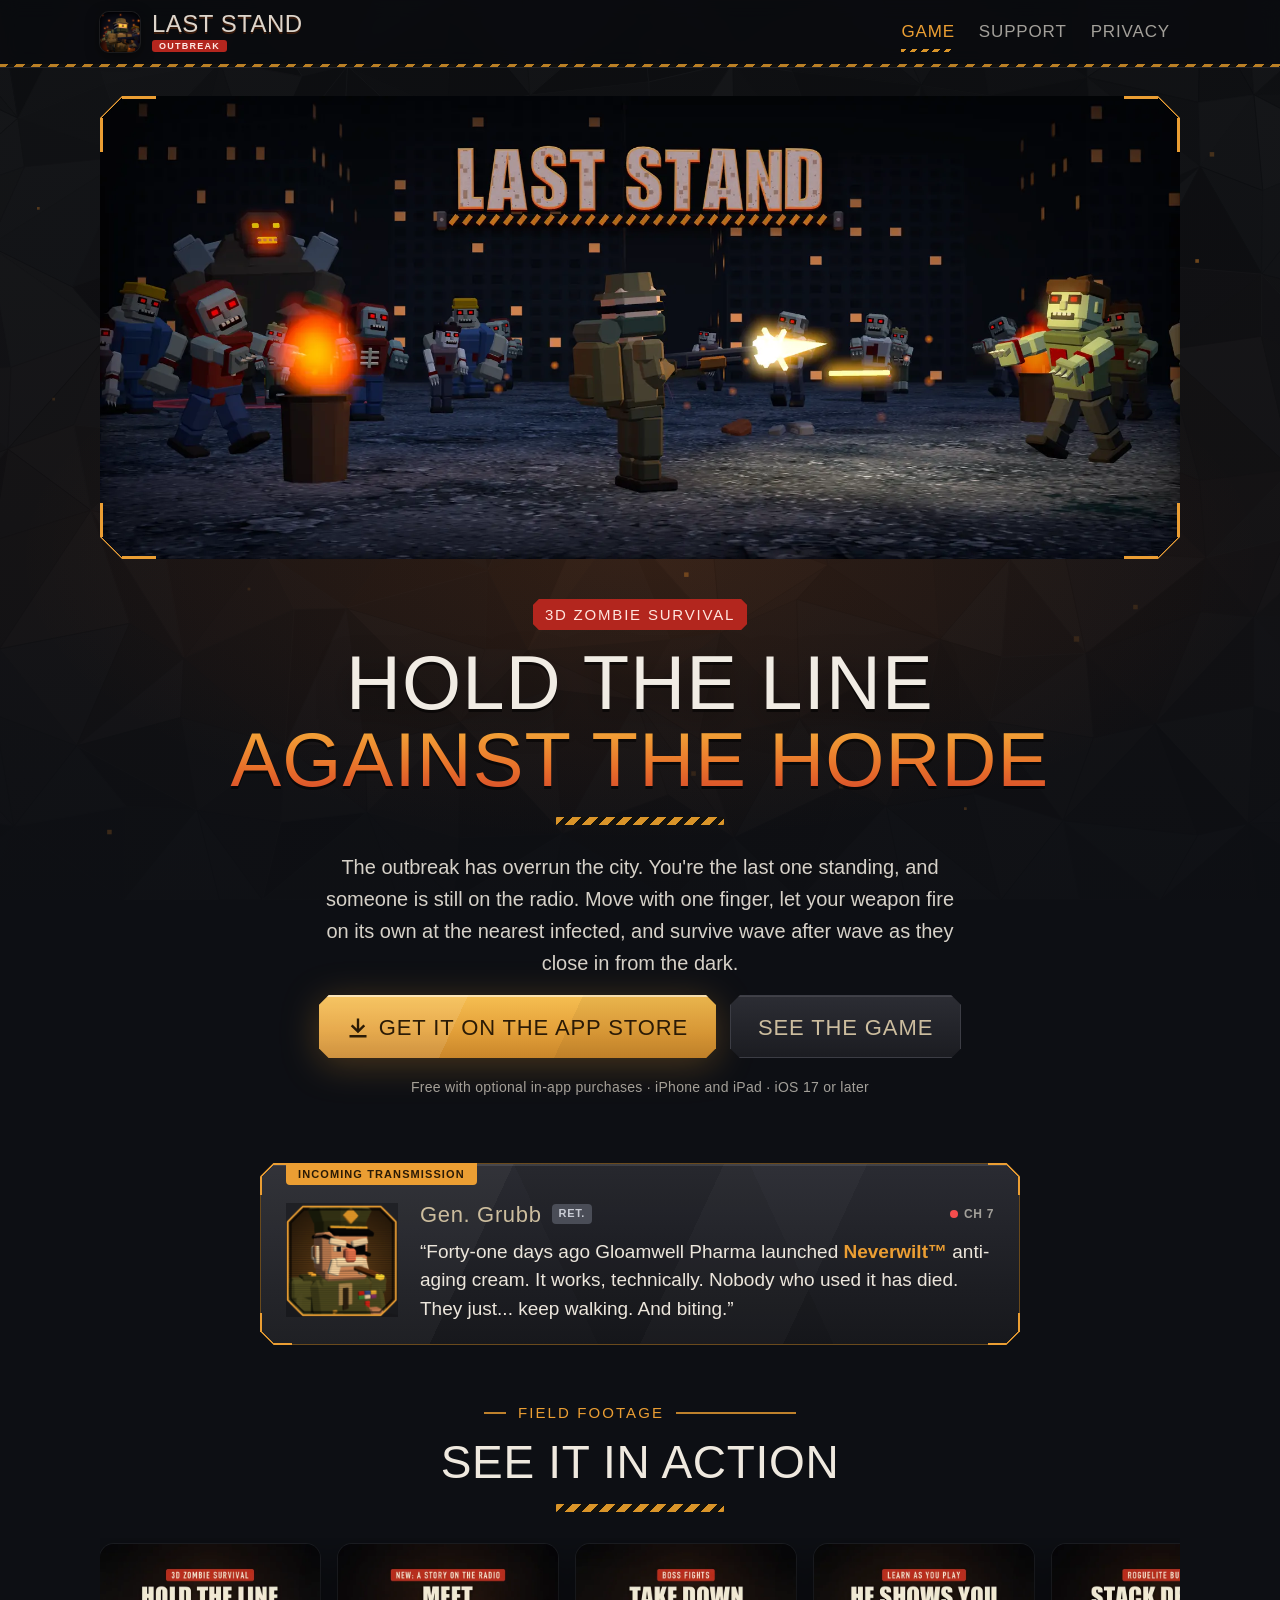
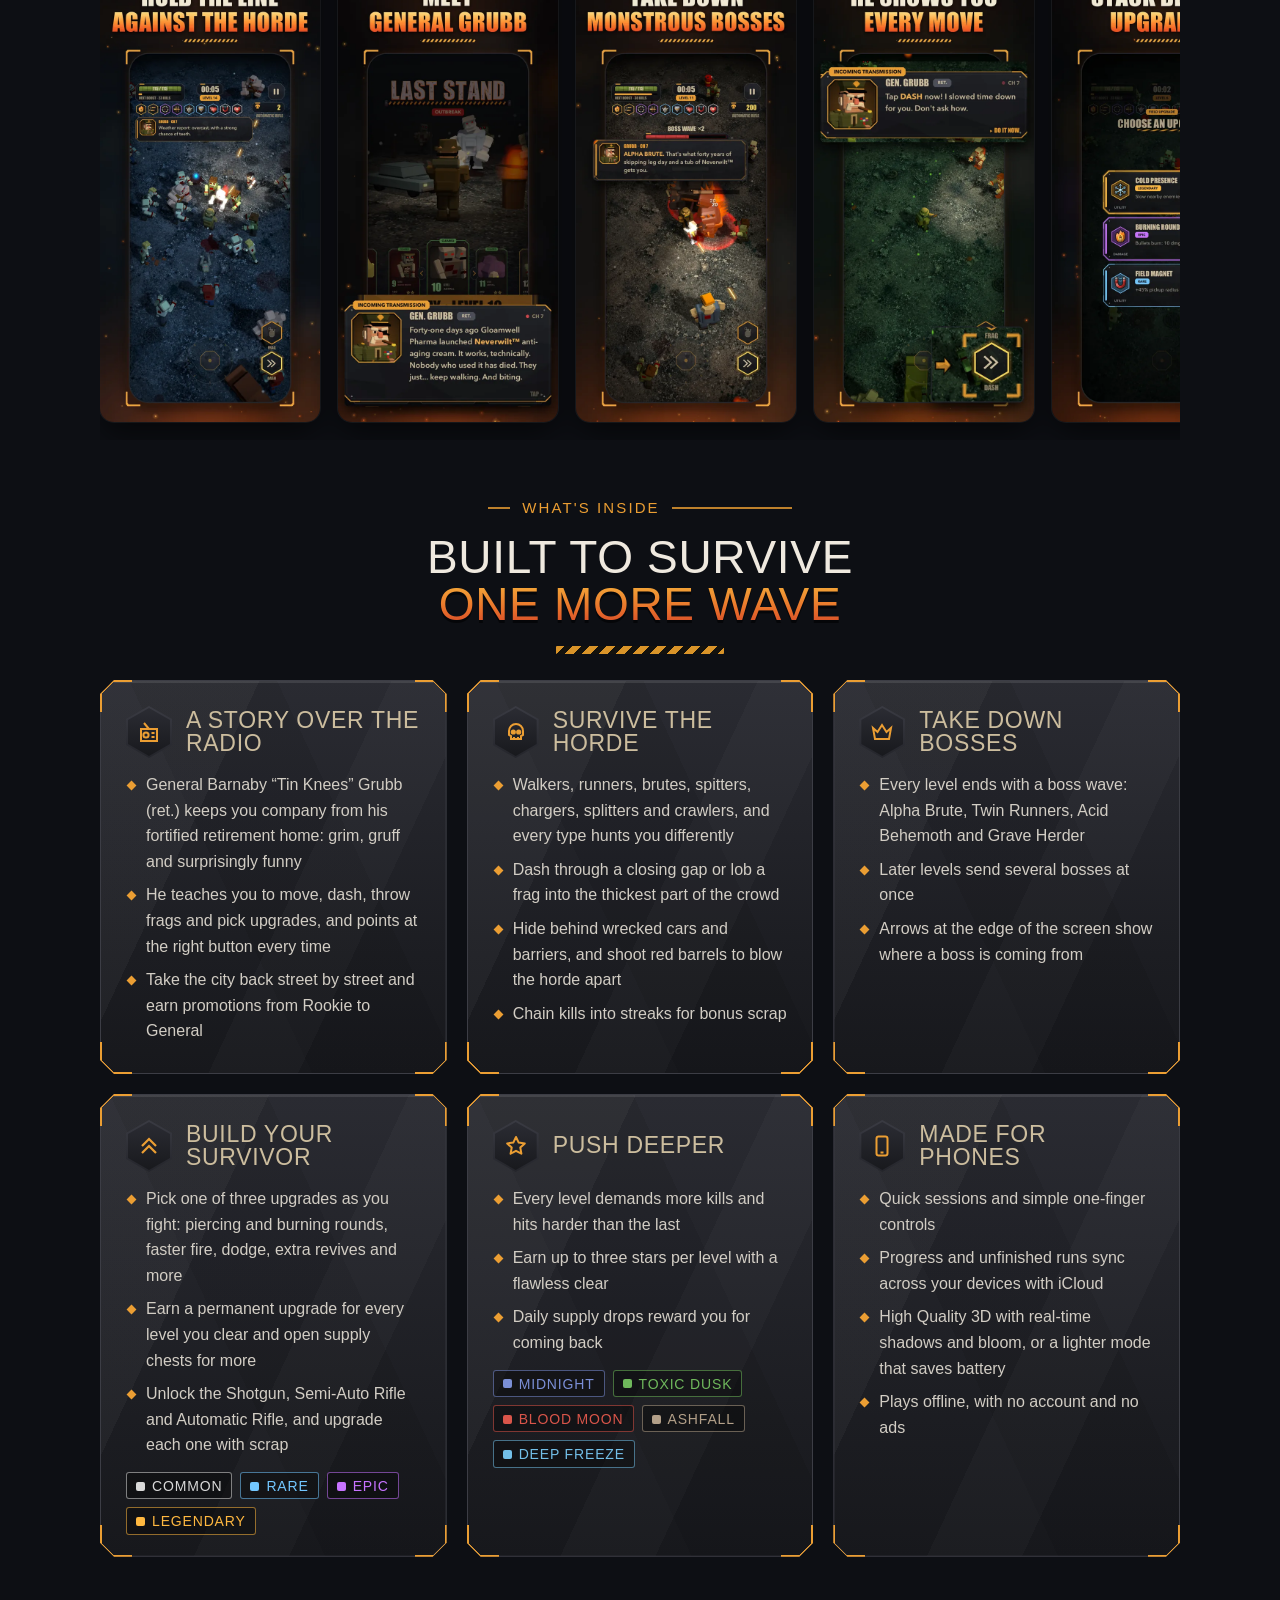
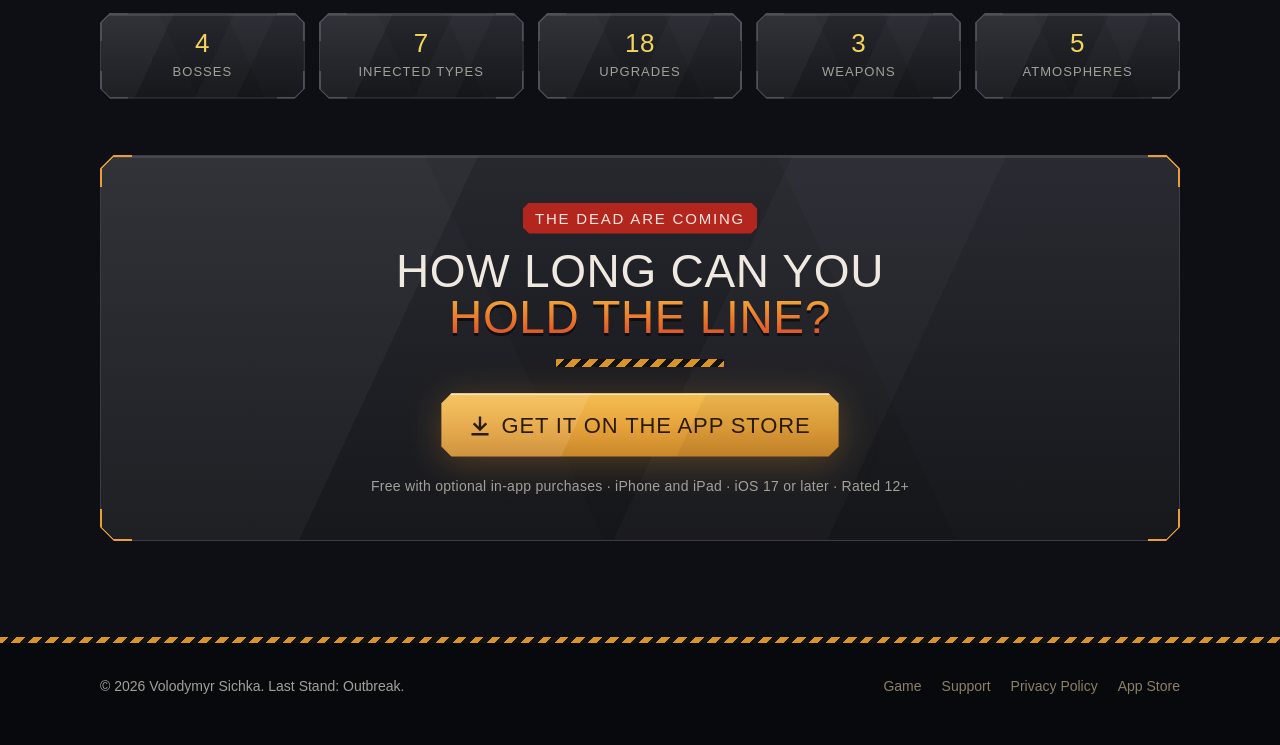
==== marketing.html @ 63806ce5 "Redesign privacy and support pages in the game's style, add marketing page" ====
<!DOCTYPE html>
<html lang="en">
  <head>
    <meta charset="UTF-8" />
    <meta name="viewport" content="width=device-width, initial-scale=1.0" />
    <title>Last Stand: Outbreak – Zombie survival shooter for iPhone and iPad</title>
    <meta name="description" content="Last Stand: Outbreak is a fast, top-down zombie survival shooter in a moody low-poly 3D world. One-finger controls, auto-fire, boss waves, roguelite upgrades and a story told over the radio." />
    <meta name="theme-color" content="#0d0f14" />
    <meta name="apple-itunes-app" content="app-id=6768721090" />
    <meta property="og:type" content="website" />
    <meta property="og:title" content="Last Stand: Outbreak" />
    <meta property="og:description" content="Hold the line against the horde. A top-down zombie survival shooter for iPhone and iPad." />
    <meta property="og:image" content="https://vybgss.github.io/last-stand-docs/assets/og.jpg" />
    <meta name="twitter:card" content="summary_large_image" />
    <link rel="icon" type="image/png" href="assets/favicon.png" />
    <link rel="apple-touch-icon" href="assets/apple-touch-icon.png" />
    <link rel="stylesheet" href="assets/style.css" />
  </head>
  <body>
    <header class="site-header">
      <div class="wrap">
        <a class="brand" href="marketing.html">
          <img src="assets/icon-96.png" width="40" height="40" alt="" />
          <span class="brand-name"><b>Last Stand</b><span class="tag-outbreak">OUTBREAK</span></span>
        </a>
        <nav class="nav" aria-label="Main">
          <a href="marketing.html" aria-current="page">Game</a>
          <a href="support.html">Support</a>
          <a href="privacy-policy.html">Privacy</a>
        </nav>
      </div>
    </header>

    <main class="wrap">
      <section class="hero">
        <div class="plate keyart">
          <img src="assets/hero.webp" width="1920" height="823" alt="Last Stand key art: a survivor in a field hat fires a rifle at a horde of low-poly zombies lit by burning oil drums" />
        </div>

        <div class="hero-copy center">
          <span class="kicker">3D zombie survival</span>
          <h1>Hold the line<span class="hot">against the horde</span></h1>
          <div class="stripe"></div>
          <p class="lead">The outbreak has overrun the city. You're the last one standing, and someone is still on the radio. Move with one finger, let your weapon fire on its own at the nearest infected, and survive wave after wave as they close in from the dark.</p>
          <div class="actions">
            <a class="btn" href="https://apps.apple.com/app/last-stand-outbreak/id6768721090">
              <span>
                <svg viewBox="0 0 24 24" fill="none" stroke="currentColor" stroke-width="2.6" stroke-linecap="square" aria-hidden="true"><path d="M12 3v12M6 10l6 6 6-6M4 21h16" /></svg>
                Get it on the App Store
              </span>
            </a>
            <a class="btn secondary" href="#screens"><span>See the game</span></a>
          </div>
          <p class="meta">Free with optional in-app purchases · iPhone and iPad · iOS 17 or later</p>
        </div>

        <figure class="plate radio transmission">
          <span class="tx-tag">Incoming transmission</span>
          <img src="assets/grubb.png" width="240" height="243" alt="Portrait of General Grubb: a gruff low-poly general with an eye patch and a cigar" />
          <figcaption>
            <div class="tx-name">Gen. Grubb <small>RET.</small><span class="ch">CH 7</span></div>
            <blockquote>“Forty-one days ago Gloamwell Pharma launched <em>Neverwilt™</em> anti-aging cream. It works, technically. Nobody who used it has died. They just... keep walking. And biting.”</blockquote>
          </figcaption>
        </figure>
      </section>

      <section class="block" id="screens">
        <div class="center">
          <p class="label">Field footage</p>
          <h2>See it in action</h2>
          <div class="stripe"></div>
        </div>
        <div class="shots" tabindex="0" aria-label="Screenshots">
          <figure><img src="assets/screens/iphone-1.webp" width="600" height="1304" loading="lazy" alt="Hold the line against the horde: the survivor fights a crowd of zombies on a night street" /></figure>
          <figure><img src="assets/screens/iphone-2.webp" width="600" height="1304" loading="lazy" alt="Meet General Grubb: the general explains the outbreak over the radio on the main menu" /></figure>
          <figure><img src="assets/screens/iphone-3.webp" width="600" height="1304" loading="lazy" alt="Take down monstrous bosses: an Alpha Brute boss wave" /></figure>
          <figure><img src="assets/screens/iphone-4.webp" width="600" height="1304" loading="lazy" alt="He shows you every move: the radio highlights the Dash button in slow motion" /></figure>
          <figure><img src="assets/screens/iphone-5.webp" width="600" height="1304" loading="lazy" alt="Stack deadly upgrades: choose one of three legendary, epic and rare upgrade cards" /></figure>
          <figure><img src="assets/screens/iphone-6.webp" width="600" height="1304" loading="lazy" alt="Upgrade your arsenal: the Survivor screen with weapons, stats and permanent upgrades" /></figure>
          <figure><img src="assets/screens/iphone-7.webp" width="600" height="1304" loading="lazy" alt="Clear streets, uncover the truth: a three-star level clear and a new story transmission" /></figure>
        </div>
      </section>

      <section class="block" id="features">
        <div class="center">
          <p class="label">What's inside</p>
          <h2>Built to survive<span class="hot">one more wave</span></h2>
          <div class="stripe"></div>
        </div>

        <div class="features">
          <article class="plate feature">
            <h3>
              <span class="hex"><svg viewBox="0 0 24 24" fill="none" stroke="currentColor" stroke-width="2" aria-hidden="true"><path d="M7 3l5 6M4 9h16v12H4z" /><circle cx="9" cy="15" r="2.6" /><path d="M14.5 13h3M14.5 17h3" /></svg></span>
              A story over the radio
            </h3>
            <ul>
              <li>General Barnaby “Tin Knees” Grubb (ret.) keeps you company from his fortified retirement home: grim, gruff and surprisingly funny</li>
              <li>He teaches you to move, dash, throw frags and pick upgrades, and points at the right button every time</li>
              <li>Take the city back street by street and earn promotions from Rookie to General</li>
            </ul>
          </article>

          <article class="plate feature">
            <h3>
              <span class="hex"><svg viewBox="0 0 24 24" fill="none" stroke="currentColor" stroke-width="2" aria-hidden="true"><path d="M5 11a7 7 0 0 1 14 0v4l-2 1v3H7v-3l-2-1z" /><circle cx="9.3" cy="12" r="1.6" fill="currentColor" /><circle cx="14.7" cy="12" r="1.6" fill="currentColor" /><path d="M10 19v-2M14 19v-2" /></svg></span>
              Survive the horde
            </h3>
            <ul>
              <li>Walkers, runners, brutes, spitters, chargers, splitters and crawlers, and every type hunts you differently</li>
              <li>Dash through a closing gap or lob a frag into the thickest part of the crowd</li>
              <li>Hide behind wrecked cars and barriers, and shoot red barrels to blow the horde apart</li>
              <li>Chain kills into streaks for bonus scrap</li>
            </ul>
          </article>

          <article class="plate feature">
            <h3>
              <span class="hex"><svg viewBox="0 0 24 24" fill="none" stroke="currentColor" stroke-width="2" aria-hidden="true"><path d="M3 8l4.5 4L12 5l4.5 7L21 8l-2 11H5z" /></svg></span>
              Take down bosses
            </h3>
            <ul>
              <li>Every level ends with a boss wave: Alpha Brute, Twin Runners, Acid Behemoth and Grave Herder</li>
              <li>Later levels send several bosses at once</li>
              <li>Arrows at the edge of the screen show where a boss is coming from</li>
            </ul>
          </article>

          <article class="plate feature">
            <h3>
              <span class="hex"><svg viewBox="0 0 24 24" fill="none" stroke="currentColor" stroke-width="2.2" aria-hidden="true"><path d="M5 12l7-7 7 7M5 19l7-7 7 7" /></svg></span>
              Build your survivor
            </h3>
            <ul>
              <li>Pick one of three upgrades as you fight: piercing and burning rounds, faster fire, dodge, extra revives and more</li>
              <li>Earn a permanent upgrade for every level you clear and open supply chests for more</li>
              <li>Unlock the Shotgun, Semi-Auto Rifle and Automatic Rifle, and upgrade each one with scrap</li>
            </ul>
            <div class="chips">
              <span class="chip" style="--chip: var(--common)"><i></i>Common</span>
              <span class="chip" style="--chip: var(--rare)"><i></i>Rare</span>
              <span class="chip" style="--chip: var(--epic)"><i></i>Epic</span>
              <span class="chip" style="--chip: var(--legendary)"><i></i>Legendary</span>
            </div>
          </article>

          <article class="plate feature">
            <h3>
              <span class="hex"><svg viewBox="0 0 24 24" fill="none" stroke="currentColor" stroke-width="2" stroke-linejoin="round" aria-hidden="true"><path d="M12 3l2.7 5.6 6.1.8-4.5 4.2 1.1 6.1L12 16.8l-5.4 2.9 1.1-6.1-4.5-4.2 6.1-.8z" /></svg></span>
              Push deeper
            </h3>
            <ul>
              <li>Every level demands more kills and hits harder than the last</li>
              <li>Earn up to three stars per level with a flawless clear</li>
              <li>Daily supply drops reward you for coming back</li>
            </ul>
            <div class="chips">
              <span class="chip" style="--chip: #7b8fd6"><i></i>Midnight</span>
              <span class="chip" style="--chip: #6fb85c"><i></i>Toxic Dusk</span>
              <span class="chip" style="--chip: #d9554a"><i></i>Blood Moon</span>
              <span class="chip" style="--chip: #b3a089"><i></i>Ashfall</span>
              <span class="chip" style="--chip: #73bfe8"><i></i>Deep Freeze</span>
            </div>
          </article>

          <article class="plate feature">
            <h3>
              <span class="hex"><svg viewBox="0 0 24 24" fill="none" stroke="currentColor" stroke-width="2" aria-hidden="true"><rect x="6.5" y="2.5" width="11" height="19" rx="2.2" /><path d="M10.5 18.5h3" /></svg></span>
              Made for phones
            </h3>
            <ul>
              <li>Quick sessions and simple one-finger controls</li>
              <li>Progress and unfinished runs sync across your devices with iCloud</li>
              <li>High Quality 3D with real-time shadows and bloom, or a lighter mode that saves battery</li>
              <li>Plays offline, with no account and no ads</li>
            </ul>
          </article>
        </div>
      </section>

      <section class="block">
        <div class="facts">
          <div class="plate quiet fact"><b>4</b><span>Bosses</span></div>
          <div class="plate quiet fact"><b>7</b><span>Infected types</span></div>
          <div class="plate quiet fact"><b>18</b><span>Upgrades</span></div>
          <div class="plate quiet fact"><b>3</b><span>Weapons</span></div>
          <div class="plate quiet fact"><b>5</b><span>Atmospheres</span></div>
        </div>
      </section>

      <section class="block">
        <div class="plate final">
          <span class="kicker">The dead are coming</span>
          <h2>How long can you<span class="hot">hold the line?</span></h2>
          <div class="stripe"></div>
          <div class="actions" style="justify-content: center">
            <a class="btn" href="https://apps.apple.com/app/last-stand-outbreak/id6768721090">
              <span>
                <svg viewBox="0 0 24 24" fill="none" stroke="currentColor" stroke-width="2.6" stroke-linecap="square" aria-hidden="true"><path d="M12 3v12M6 10l6 6 6-6M4 21h16" /></svg>
                Get it on the App Store
              </span>
            </a>
          </div>
          <p class="meta">Free with optional in-app purchases · iPhone and iPad · iOS 17 or later · Rated 12+</p>
        </div>
      </section>
    </main>

    <footer class="site-footer">
      <div class="wrap">
        <span>© 2026 Volodymyr Sichka. Last Stand: Outbreak.</span>
        <nav aria-label="Footer">
          <a href="marketing.html">Game</a>
          <a href="support.html">Support</a>
          <a href="privacy-policy.html">Privacy Policy</a>
          <a href="https://apps.apple.com/app/last-stand-outbreak/id6768721090">App Store</a>
        </nav>
      </div>
    </footer>
  </body>
</html>
---- assets/style.css ----
/*
  Last Stand: Outbreak — site style.
  Mirrors the in-game "field kit" UI (UIStyle.swift / Theme.swift): chamfered
  gunmetal plates, amber corner brackets, Impact headings with hazard-stripe
  underlines, on a dark low-poly street backdrop.
*/

:root {
  color-scheme: dark;

  --bg: #0d0f14;
  --plate: #212228;
  --plate-deep: #16171b;
  --frame: #3c3d45;
  --steel: #4d4f59;

  --amber: #eb9e33;
  --hazard: #d99429;
  --gold: #f2d45c;
  --blood: #b3261e;
  --danger: #f54d4d;
  --good: #80d973;

  --bone: #ccbd9e;
  --bone-dim: #8c8066;
  --text: #e8e3d9;
  --muted: #a3a09a;

  --common: #d9d9d9;
  --rare: #73c7ff;
  --epic: #c773ff;
  --legendary: #ffb840;

  --display: Impact, Haettenschweiler, "Arial Narrow Bold", "Franklin Gothic Bold", "Oswald", sans-serif;
  --body: "Avenir Next", Avenir, "Segoe UI", Roboto, "Helvetica Neue", Arial, sans-serif;

  --cut: 14px;
  --wrap: 1080px;
}

*,
*::before,
*::after {
  box-sizing: border-box;
}

html {
  -webkit-text-size-adjust: 100%;
  scroll-behavior: smooth;
}

body {
  margin: 0;
  min-height: 100vh;
  background: var(--bg);
  color: var(--text);
  font-family: var(--body);
  font-size: 17px;
  line-height: 1.6;
  font-weight: 500;
  -webkit-font-smoothing: antialiased;
  overflow-x: hidden;
}

/* Low-poly street backdrop with the warm glow of burning oil drums. */
body::before {
  content: "";
  position: fixed;
  inset: 0;
  z-index: -1;
  background:
    radial-gradient(ellipse 70% 45% at 50% 62%, rgba(235, 120, 40, 0.10), transparent 70%),
    linear-gradient(180deg, rgba(13, 15, 20, 0.15), rgba(13, 15, 20, 0.75)),
    url("backdrop.svg") center / cover no-repeat,
    var(--bg);
}

img {
  max-width: 100%;
  height: auto;
  display: block;
}

a {
  color: var(--amber);
  text-decoration-thickness: 1px;
  text-underline-offset: 3px;
}

a:hover {
  color: var(--gold);
}

:focus-visible {
  outline: 2px solid var(--gold);
  outline-offset: 3px;
}

strong {
  color: var(--bone);
  font-weight: 700;
}

.wrap {
  width: min(var(--wrap), 100% - 32px);
  margin-inline: auto;
}

/* ---------- Header & footer ---------- */

.site-header {
  position: sticky;
  top: 0;
  z-index: 10;
  background: rgba(10, 11, 14, 0.86);
  -webkit-backdrop-filter: blur(10px);
  backdrop-filter: blur(10px);
  border-bottom: 1px solid #23242a;
}

.site-header::after {
  content: "";
  display: block;
  height: 3px;
  background: repeating-linear-gradient(135deg, var(--hazard) 0 6px, #14120d 6px 12px);
  opacity: 0.85;
}

.site-header .wrap {
  display: flex;
  align-items: center;
  justify-content: space-between;
  gap: 16px;
  min-height: 64px;
}

.brand {
  display: flex;
  align-items: center;
  gap: 12px;
  text-decoration: none;
  color: var(--bone);
}

.brand img {
  width: 40px;
  height: 40px;
  border-radius: 9px;
  box-shadow: 0 0 0 1px rgba(255, 255, 255, 0.08), 0 4px 14px rgba(0, 0, 0, 0.5);
}

.brand-name {
  display: flex;
  flex-direction: column;
  align-items: flex-start;
  line-height: 1;
}

.brand-name b {
  font-family: var(--display);
  font-weight: 400;
  font-size: 24px;
  letter-spacing: 0.02em;
  text-transform: uppercase;
  white-space: nowrap;
  color: #ddd5cb;
  text-shadow: 0 2px 0 #3a1c0c;
}

.tag-outbreak {
  margin-top: 4px;
  padding: 2px 7px 1px;
  background: var(--blood);
  color: #ffe9e4;
  font-family: var(--body);
  font-size: 9px;
  font-weight: 700;
  letter-spacing: 0.14em;
  border-radius: 3px;
}

.brand:hover {
  color: var(--bone);
}

.nav {
  display: flex;
  gap: 4px;
}

.nav a {
  font-family: var(--display);
  font-size: 17px;
  letter-spacing: 0.05em;
  text-transform: uppercase;
  color: var(--muted);
  text-decoration: none;
  padding: 8px 10px;
  position: relative;
}

.nav a:hover {
  color: var(--bone);
}

.nav a[aria-current="page"] {
  color: var(--amber);
}

.nav a[aria-current="page"]::after {
  content: "";
  position: absolute;
  left: 10px;
  right: 10px;
  bottom: 2px;
  height: 3px;
  background: repeating-linear-gradient(135deg, var(--hazard) 0 4px, transparent 4px 8px);
}

.site-footer {
  margin-top: 96px;
  padding: 32px 0 48px;
  background: rgba(8, 9, 11, 0.82);
  color: var(--muted);
  font-size: 14px;
}

.site-footer::before {
  content: "";
  display: block;
  height: 6px;
  margin-top: -32px;
  margin-bottom: 32px;
  background: repeating-linear-gradient(135deg, var(--hazard) 0 6px, #14120d 6px 12px);
}

.site-footer .wrap {
  display: flex;
  flex-wrap: wrap;
  gap: 12px 32px;
  justify-content: space-between;
  align-items: center;
}

.site-footer nav {
  display: flex;
  flex-wrap: wrap;
  gap: 8px 20px;
}

.site-footer a {
  color: var(--bone-dim);
  text-decoration: none;
}

.site-footer a:hover {
  color: var(--bone);
}

/* ---------- Type ---------- */

h1,
h2,
h3 {
  font-family: var(--display);
  font-weight: 400;
  text-transform: uppercase;
  letter-spacing: 0.015em;
  line-height: 1.02;
  margin: 0;
}

h1 {
  font-size: clamp(44px, 8vw, 76px);
  color: #f1ece4;
  text-shadow: 0 3px 0 rgba(0, 0, 0, 0.55), 0 10px 30px rgba(0, 0, 0, 0.5);
}

h1 .hot,
h2 .hot {
  display: block;
  background: linear-gradient(180deg, #f5b13b 0%, #e8702a 60%, #d4452a 100%);
  -webkit-background-clip: text;
  background-clip: text;
  color: transparent;
  text-shadow: none;
  filter: drop-shadow(0 3px 0 rgba(0, 0, 0, 0.55));
}

h2 {
  font-size: clamp(32px, 5vw, 46px);
  color: #efe9df;
}

h3 {
  font-size: 23px;
  color: var(--bone);
  letter-spacing: 0.03em;
}

p {
  margin: 0 0 16px;
}

.lead {
  font-size: clamp(18px, 2.2vw, 20px);
  color: #d6d1c8;
  max-width: 640px;
}

.muted {
  color: var(--muted);
}

/* Red label over a title, as on the store screenshots. */
.kicker {
  display: inline-block;
  padding: 4px 12px 3px;
  margin-bottom: 14px;
  background: var(--blood);
  color: #ffe6df;
  font-family: var(--display);
  font-size: 15px;
  letter-spacing: 0.12em;
  text-transform: uppercase;
  clip-path: polygon(6px 0, calc(100% - 6px) 0, 100% 6px, 100% calc(100% - 6px), calc(100% - 6px) 100%, 6px 100%, 0 calc(100% - 6px), 0 6px);
}

/* Hazard-stripe underline with rivets, like the in-game headings. */
.stripe {
  position: relative;
  width: 168px;
  height: 8px;
  margin: 18px 0 26px;
  background: repeating-linear-gradient(135deg, var(--hazard) 0 6px, #14120d 6px 12px);
  border-radius: 1px;
}

.center .stripe,
.stripe.center {
  margin-inline: auto;
}

/* Small amber "— LABEL —" section headings from the Survivor screen. */
.label {
  display: flex;
  align-items: center;
  gap: 12px;
  font-family: var(--display);
  font-size: 15px;
  letter-spacing: 0.14em;
  text-transform: uppercase;
  color: var(--amber);
  margin: 0 0 14px;
}

.label::before,
.label::after {
  content: "";
  height: 2px;
  width: 22px;
  background: var(--amber);
  opacity: 0.8;
}

.label::after {
  flex: 1;
  max-width: 120px;
}

.center {
  text-align: center;
}

.center .label {
  justify-content: center;
}

/* ---------- Plates: chamfered, faceted, amber corner brackets ---------- */

.plate {
  --c: var(--cut);
  --edge: var(--frame);
  --bracket: var(--amber);
  position: relative;
  isolation: isolate;
  padding: 26px 26px 22px;
  background: var(--edge);
  clip-path: polygon(var(--c) 0, calc(100% - var(--c)) 0, 100% var(--c), 100% calc(100% - var(--c)), calc(100% - var(--c)) 100%, var(--c) 100%, 0 calc(100% - var(--c)), 0 var(--c));
}

/* Fill: top-lit gunmetal broken into facets, with a bright bevel lip. */
.plate::before {
  content: "";
  position: absolute;
  inset: 1px;
  z-index: -1;
  clip-path: polygon(calc(var(--c) - 0.4px) 0, calc(100% - var(--c) + 0.4px) 0, 100% calc(var(--c) - 0.4px), 100% calc(100% - var(--c) + 0.4px), calc(100% - var(--c) + 0.4px) 100%, calc(var(--c) - 0.4px) 100%, 0 calc(100% - var(--c) + 0.4px), 0 calc(var(--c) - 0.4px));
  background:
    linear-gradient(180deg, rgba(255, 255, 255, 0.10) 0 2px, transparent 2px),
    linear-gradient(115deg, rgba(255, 255, 255, 0.035) 0 30%, transparent 30% 55%, rgba(255, 255, 255, 0.025) 55% 72%, transparent 72%),
    linear-gradient(65deg, transparent 0 40%, rgba(0, 0, 0, 0.08) 40% 68%, transparent 68%),
    linear-gradient(180deg, #2a2b32 0%, #1c1d22 70%, #17181c 100%);
}

/* Corner brackets: a diagonal along each cut plus a short arm on both edges. */
.plate::after {
  content: "";
  position: absolute;
  inset: 0;
  z-index: -1;
  pointer-events: none;
  --arm: 18px;
  --t: 2px;
  background:
    linear-gradient(to bottom right, transparent calc(50% - 1.2px), var(--bracket) 0 calc(50% + 1.2px), transparent 0) left top / var(--c) var(--c),
    linear-gradient(to bottom left, transparent calc(50% - 1.2px), var(--bracket) 0 calc(50% + 1.2px), transparent 0) right top / var(--c) var(--c),
    linear-gradient(to top right, transparent calc(50% - 1.2px), var(--bracket) 0 calc(50% + 1.2px), transparent 0) left bottom / var(--c) var(--c),
    linear-gradient(to top left, transparent calc(50% - 1.2px), var(--bracket) 0 calc(50% + 1.2px), transparent 0) right bottom / var(--c) var(--c),
    linear-gradient(var(--bracket), var(--bracket)) left var(--c) top 0 / var(--arm) var(--t),
    linear-gradient(var(--bracket), var(--bracket)) left 0 top var(--c) / var(--t) var(--arm),
    linear-gradient(var(--bracket), var(--bracket)) right var(--c) top 0 / var(--arm) var(--t),
    linear-gradient(var(--bracket), var(--bracket)) right 0 top var(--c) / var(--t) var(--arm),
    linear-gradient(var(--bracket), var(--bracket)) left var(--c) bottom 0 / var(--arm) var(--t),
    linear-gradient(var(--bracket), var(--bracket)) left 0 bottom var(--c) / var(--t) var(--arm),
    linear-gradient(var(--bracket), var(--bracket)) right var(--c) bottom 0 / var(--arm) var(--t),
    linear-gradient(var(--bracket), var(--bracket)) right 0 bottom var(--c) / var(--t) var(--arm);
  background-repeat: no-repeat;
}

.plate > * {
  position: relative;
}

.plate > :last-child {
  margin-bottom: 0;
}

.plate.quiet {
  --bracket: var(--steel);
}

.plate.good {
  --edge: #3f6b3a;
  --bracket: var(--good);
}

.plate.danger {
  --edge: #6b2a27;
  --bracket: var(--danger);
}

.plate.radio {
  --edge: #6a4a1c;
}

/* ---------- Buttons ---------- */

.btn {
  display: inline-flex;
  filter: drop-shadow(0 6px 18px rgba(235, 158, 51, 0.28));
  text-decoration: none;
}

.btn > span {
  --c: 10px;
  display: inline-flex;
  align-items: center;
  gap: 10px;
  padding: 15px 28px 13px;
  font-family: var(--display);
  font-size: 22px;
  letter-spacing: 0.04em;
  text-transform: uppercase;
  color: #2b1b06;
  background:
    linear-gradient(180deg, rgba(255, 255, 255, 0.55) 0 2px, transparent 2px),
    linear-gradient(115deg, rgba(255, 255, 255, 0.10) 0 35%, transparent 35% 62%, rgba(0, 0, 0, 0.05) 62%),
    linear-gradient(180deg, #f6bf52 0%, #e4a13a 55%, #c9862a 100%);
  clip-path: polygon(var(--c) 0, calc(100% - var(--c)) 0, 100% var(--c), 100% calc(100% - var(--c)), calc(100% - var(--c)) 100%, var(--c) 100%, 0 calc(100% - var(--c)), 0 var(--c));
  transition: transform 0.15s ease;
}

.btn:hover > span {
  transform: translateY(-1px);
  color: #1d1204;
}

.btn:active > span {
  transform: translateY(1px);
}

.btn svg {
  width: 22px;
  height: 22px;
  flex: none;
}

.btn.secondary {
  filter: none;
}

.btn.secondary > span {
  color: var(--bone);
  background:
    linear-gradient(180deg, rgba(255, 255, 255, 0.10) 0 2px, transparent 2px),
    linear-gradient(180deg, #2c2d34 0%, #1b1c21 100%);
  box-shadow: inset 0 0 0 1px var(--frame);
}

.btn.secondary:hover > span {
  color: #fff;
}

.actions {
  display: flex;
  flex-wrap: wrap;
  gap: 14px;
  align-items: center;
}

.center .actions {
  justify-content: center;
}

.meta {
  margin-top: 18px;
  font-size: 14px;
  color: var(--muted);
  letter-spacing: 0.02em;
}

/* ---------- Page heads (support, privacy) ---------- */

.page-head {
  padding: 64px 0 28px;
}

.page-head .lead {
  margin-bottom: 0;
}

.updated {
  display: inline-flex;
  align-items: center;
  gap: 8px;
  margin-top: 20px;
  font-size: 14px;
  color: var(--muted);
}

.updated::before {
  content: "";
  width: 8px;
  height: 8px;
  border-radius: 50%;
  background: var(--danger);
  box-shadow: 0 0 8px var(--danger);
}

section {
  scroll-margin-top: 90px;
}

.block {
  margin-top: 56px;
}

/* ---------- Marketing ---------- */

.hero {
  padding: 28px 0 0;
}

.keyart {
  --c: 22px;
  padding: 0;
  overflow: hidden;
}

.keyart img {
  width: 100%;
  aspect-ratio: 1920 / 823;
  object-fit: cover;
}

.keyart::after {
  z-index: 1;
  --arm: 34px;
  --t: 3px;
}

.hero-copy {
  padding: 40px 0 0;
}

.hero-copy .lead {
  margin-inline: auto;
}

.transmission {
  display: grid;
  grid-template-columns: 112px 1fr;
  gap: 22px;
  align-items: center;
  max-width: 760px;
  margin: 64px auto 0;
  padding-top: 34px;
}

.transmission .tx-tag {
  position: absolute;
  top: 0;
  left: 26px;
  padding: 3px 12px 2px;
  background: var(--amber);
  color: #2b1b06;
  font-family: var(--body);
  font-size: 11px;
  font-weight: 800;
  letter-spacing: 0.1em;
  text-transform: uppercase;
  border-radius: 0 0 4px 4px;
}

.transmission img {
  width: 112px;
  height: auto;
}

.tx-name {
  display: flex;
  align-items: center;
  gap: 10px;
  margin-bottom: 6px;
  font-family: var(--display);
  font-size: 22px;
  letter-spacing: 0.03em;
  color: var(--bone);
}

.tx-name small {
  padding: 1px 7px;
  font-family: var(--body);
  font-size: 11px;
  font-weight: 700;
  letter-spacing: 0.06em;
  color: #c9ccd4;
  background: #4a4d57;
  border-radius: 4px;
}

.tx-name .ch {
  margin-left: auto;
  display: inline-flex;
  align-items: center;
  gap: 6px;
  font-family: var(--body);
  font-size: 12px;
  font-weight: 600;
  white-space: nowrap;
  color: var(--muted);
}

.tx-name .ch::before {
  content: "";
  width: 8px;
  height: 8px;
  border-radius: 50%;
  background: var(--danger);
}

.transmission blockquote {
  margin: 0;
  font-size: 19px;
  line-height: 1.5;
  color: #ece6dc;
}

.transmission blockquote em {
  font-style: normal;
  font-weight: 700;
  color: var(--amber);
}

.shots {
  display: grid;
  grid-auto-flow: column;
  grid-auto-columns: minmax(220px, 260px);
  gap: 18px;
  overflow-x: auto;
  scroll-snap-type: x mandatory;
  padding: 6px 2px 18px;
  scrollbar-color: var(--steel) transparent;
}

.shots figure {
  margin: 0;
  scroll-snap-align: start;
}

.shots img {
  width: 100%;
  border-radius: 14px;
  box-shadow: 0 0 0 1px rgba(255, 255, 255, 0.06), 0 14px 32px rgba(0, 0, 0, 0.55);
}

.features {
  display: grid;
  grid-template-columns: repeat(auto-fit, minmax(300px, 1fr));
  gap: 20px;
}

.feature h3 {
  display: flex;
  align-items: center;
  gap: 14px;
  margin-bottom: 14px;
}

.hex {
  flex: none;
  display: grid;
  place-items: center;
  width: 46px;
  height: 52px;
  background: linear-gradient(180deg, #3a3b43, #24252b);
  clip-path: polygon(50% 0, 100% 25%, 100% 75%, 50% 100%, 0 75%, 0 25%);
  position: relative;
}

.hex::before {
  content: "";
  position: absolute;
  inset: 2px;
  background: linear-gradient(180deg, #2b2c33, #18191d);
  clip-path: inherit;
}

.hex svg {
  position: relative;
  width: 24px;
  height: 24px;
  color: var(--amber);
}

.feature ul,
.ticks {
  list-style: none;
  margin: 0;
  padding: 0;
}

.feature li,
.ticks li {
  position: relative;
  padding-left: 20px;
  margin-bottom: 8px;
  color: #d2cdc4;
  font-size: 16px;
}

.feature li::before,
.ticks li::before {
  content: "";
  position: absolute;
  left: 2px;
  top: 0.62em;
  width: 7px;
  height: 7px;
  background: var(--amber);
  transform: rotate(45deg);
}

.chips {
  display: flex;
  flex-wrap: wrap;
  gap: 8px;
  margin-top: 14px;
}

.chip {
  display: inline-flex;
  align-items: center;
  gap: 7px;
  padding: 3px 10px 2px;
  font-family: var(--display);
  font-size: 14px;
  letter-spacing: 0.06em;
  text-transform: uppercase;
  color: var(--chip, var(--bone));
  background: rgba(0, 0, 0, 0.35);
  box-shadow: inset 0 0 0 1px color-mix(in srgb, var(--chip, var(--bone)) 55%, transparent);
  border-radius: 3px;
}

.chip i {
  width: 9px;
  height: 9px;
  border-radius: 2px;
  background: var(--chip, var(--bone));
}

.facts {
  display: grid;
  grid-template-columns: repeat(auto-fit, minmax(170px, 1fr));
  gap: 14px;
}

.fact {
  --c: 10px;
  padding: 16px 18px 14px;
  text-align: center;
}

.fact b {
  display: block;
  font-family: var(--display);
  font-weight: 400;
  font-size: 26px;
  color: var(--gold);
  letter-spacing: 0.02em;
  line-height: 1.1;
}

.fact span {
  font-size: 13px;
  color: var(--muted);
  text-transform: uppercase;
  letter-spacing: 0.08em;
}

.final {
  padding: 48px 26px 44px;
  text-align: center;
}

.final .stripe {
  margin-inline: auto;
}

/* ---------- Support ---------- */

.contact {
  display: grid;
  grid-template-columns: 1fr auto;
  gap: 20px 32px;
  align-items: center;
}

.contact p {
  margin: 0;
}

.contact .email {
  font-weight: 700;
  word-break: break-all;
}

.faq {
  display: grid;
  gap: 12px;
}

.faq details {
  --c: 10px;
  padding: 0;
}

.faq summary {
  list-style: none;
  cursor: pointer;
  display: flex;
  align-items: center;
  gap: 14px;
  padding: 17px 22px 15px;
  font-weight: 700;
  font-size: 17px;
  color: #efe9df;
}

.faq summary::-webkit-details-marker {
  display: none;
}

.faq summary::after {
  content: "";
  margin-left: auto;
  flex: none;
  width: 10px;
  height: 10px;
  border-right: 2px solid var(--amber);
  border-bottom: 2px solid var(--amber);
  transform: rotate(45deg) translate(-3px, -3px);
  transition: transform 0.2s ease;
}

.faq details[open] summary::after {
  transform: rotate(-135deg) translate(-3px, -3px);
}

.faq summary:hover {
  color: #fff;
}

.faq .answer {
  padding: 0 22px 18px;
  color: #d2cdc4;
  font-size: 16px;
}

.faq .answer p:last-child,
.faq .answer ul:last-child {
  margin-bottom: 0;
}

.faq .answer ul {
  margin: 0 0 14px;
  padding-left: 20px;
}

.faq .answer li {
  margin-bottom: 6px;
}

.key {
  display: inline-block;
  padding: 0 6px;
  font-family: var(--display);
  font-size: 0.95em;
  letter-spacing: 0.05em;
  color: var(--bone);
  background: #2e2f36;
  box-shadow: inset 0 0 0 1px #45464f;
  border-radius: 3px;
}

.stars {
  color: var(--gold);
  letter-spacing: 1px;
}

/* ---------- Privacy ---------- */

.glance {
  display: grid;
  grid-template-columns: repeat(auto-fit, minmax(min(100%, 300px), 1fr));
  gap: 14px;
}

.glance .plate {
  --c: 10px;
  padding: 18px 18px 16px;
}

.glance b {
  display: flex;
  align-items: center;
  gap: 8px;
  font-family: var(--display);
  font-weight: 400;
  font-size: 19px;
  letter-spacing: 0.03em;
  text-transform: uppercase;
  color: var(--good);
  margin-bottom: 4px;
}

.glance b::before {
  content: "";
  flex: none;
  width: 12px;
  height: 7px;
  border-left: 3px solid var(--good);
  border-bottom: 3px solid var(--good);
  transform: rotate(-45deg) translateY(-2px);
}

.glance span {
  font-size: 14px;
  color: var(--muted);
  line-height: 1.45;
  display: block;
}

.doc {
  padding: 40px clamp(20px, 5vw, 56px) 36px;
}

.doc h2 {
  display: flex;
  align-items: baseline;
  gap: 14px;
  font-size: clamp(25px, 3.6vw, 31px);
  margin: 44px 0 14px;
}

.doc h2:first-child {
  margin-top: 0;
}

.doc h2 .num {
  font-size: 0.72em;
  color: var(--amber);
}

.doc p,
.doc li {
  color: #d6d1c8;
}

.doc ul {
  margin: 0 0 16px;
  padding-left: 22px;
}

.doc li {
  margin-bottom: 8px;
}

.doc li::marker {
  color: var(--amber);
}

.data-table {
  width: 100%;
  border-collapse: collapse;
  margin: 8px 0 20px;
  font-size: 15px;
}

.data-table th,
.data-table td {
  text-align: left;
  vertical-align: top;
  padding: 11px 12px;
  border-bottom: 1px solid #33343b;
}

.data-table th {
  font-family: var(--display);
  font-weight: 400;
  font-size: 14px;
  letter-spacing: 0.1em;
  text-transform: uppercase;
  color: var(--amber);
  border-bottom: 2px solid #4a3a20;
}

.data-table td:first-child {
  color: var(--bone);
  font-weight: 700;
  white-space: nowrap;
}

.table-scroll {
  overflow-x: auto;
}

.callout {
  margin: 0 0 18px;
  padding: 14px 18px;
  border-left: 3px solid var(--amber);
  background: rgba(235, 158, 51, 0.07);
  color: #e3ddd2;
}

/* ---------- Small screens ---------- */

@media (max-width: 720px) {
  body {
    font-size: 16px;
  }

  .site-header .wrap {
    min-height: 58px;
  }

  .brand img {
    width: 34px;
    height: 34px;
  }

  .brand-name b {
    font-size: 20px;
  }

  .nav a {
    font-size: 15px;
    padding: 8px 6px;
  }

  .nav a[aria-current="page"]::after {
    left: 6px;
    right: 6px;
  }

  .feature,
  .contact-plate {
    padding: 22px 20px 18px;
  }

  .keyart {
    --c: 14px;
  }

  .keyart img {
    aspect-ratio: 4 / 3;
  }

  .transmission {
    grid-template-columns: 64px 1fr;
    gap: 14px 14px;
    padding-top: 38px;
  }

  .transmission figcaption {
    display: contents;
  }

  .transmission img {
    width: 64px;
  }

  .transmission .tx-name {
    margin: 0;
  }

  .transmission blockquote {
    grid-column: 1 / -1;
  }

  .transmission blockquote {
    font-size: 17px;
  }

  .contact {
    grid-template-columns: 1fr;
  }

  .data-table thead {
    display: none;
  }

  .data-table tr {
    display: block;
    padding: 12px 0;
    border-bottom: 1px solid #33343b;
  }

  .data-table td {
    display: block;
    padding: 2px 0;
    border: 0;
  }

  .data-table td:last-child {
    margin-top: 4px;
    font-size: 13px;
    letter-spacing: 0.04em;
    text-transform: uppercase;
    color: var(--amber);
  }

  .page-head {
    padding-top: 44px;
  }

  .faq summary {
    padding: 15px 18px 13px;
  }

  .faq .answer {
    padding: 0 18px 16px;
  }
}

@media (max-width: 400px) {
  .brand {
    gap: 9px;
  }

  .brand-name b {
    font-size: 18px;
  }

  .brand-name .tag-outbreak {
    display: none;
  }

  .nav a {
    font-size: 14px;
    padding: 8px 5px;
  }

  .nav a[aria-current="page"]::after {
    left: 5px;
    right: 5px;
  }

  .btn > span {
    gap: 8px;
    padding: 14px 18px 12px;
    font-size: 19px;
  }

  .btn svg {
    width: 18px;
    height: 18px;
  }

  .final {
    padding: 40px 16px 36px;
  }
}

@media (prefers-reduced-motion: reduce) {
  html {
    scroll-behavior: auto;
  }

  .btn > span,
  .faq summary::after {
    transition: none;
  }
}
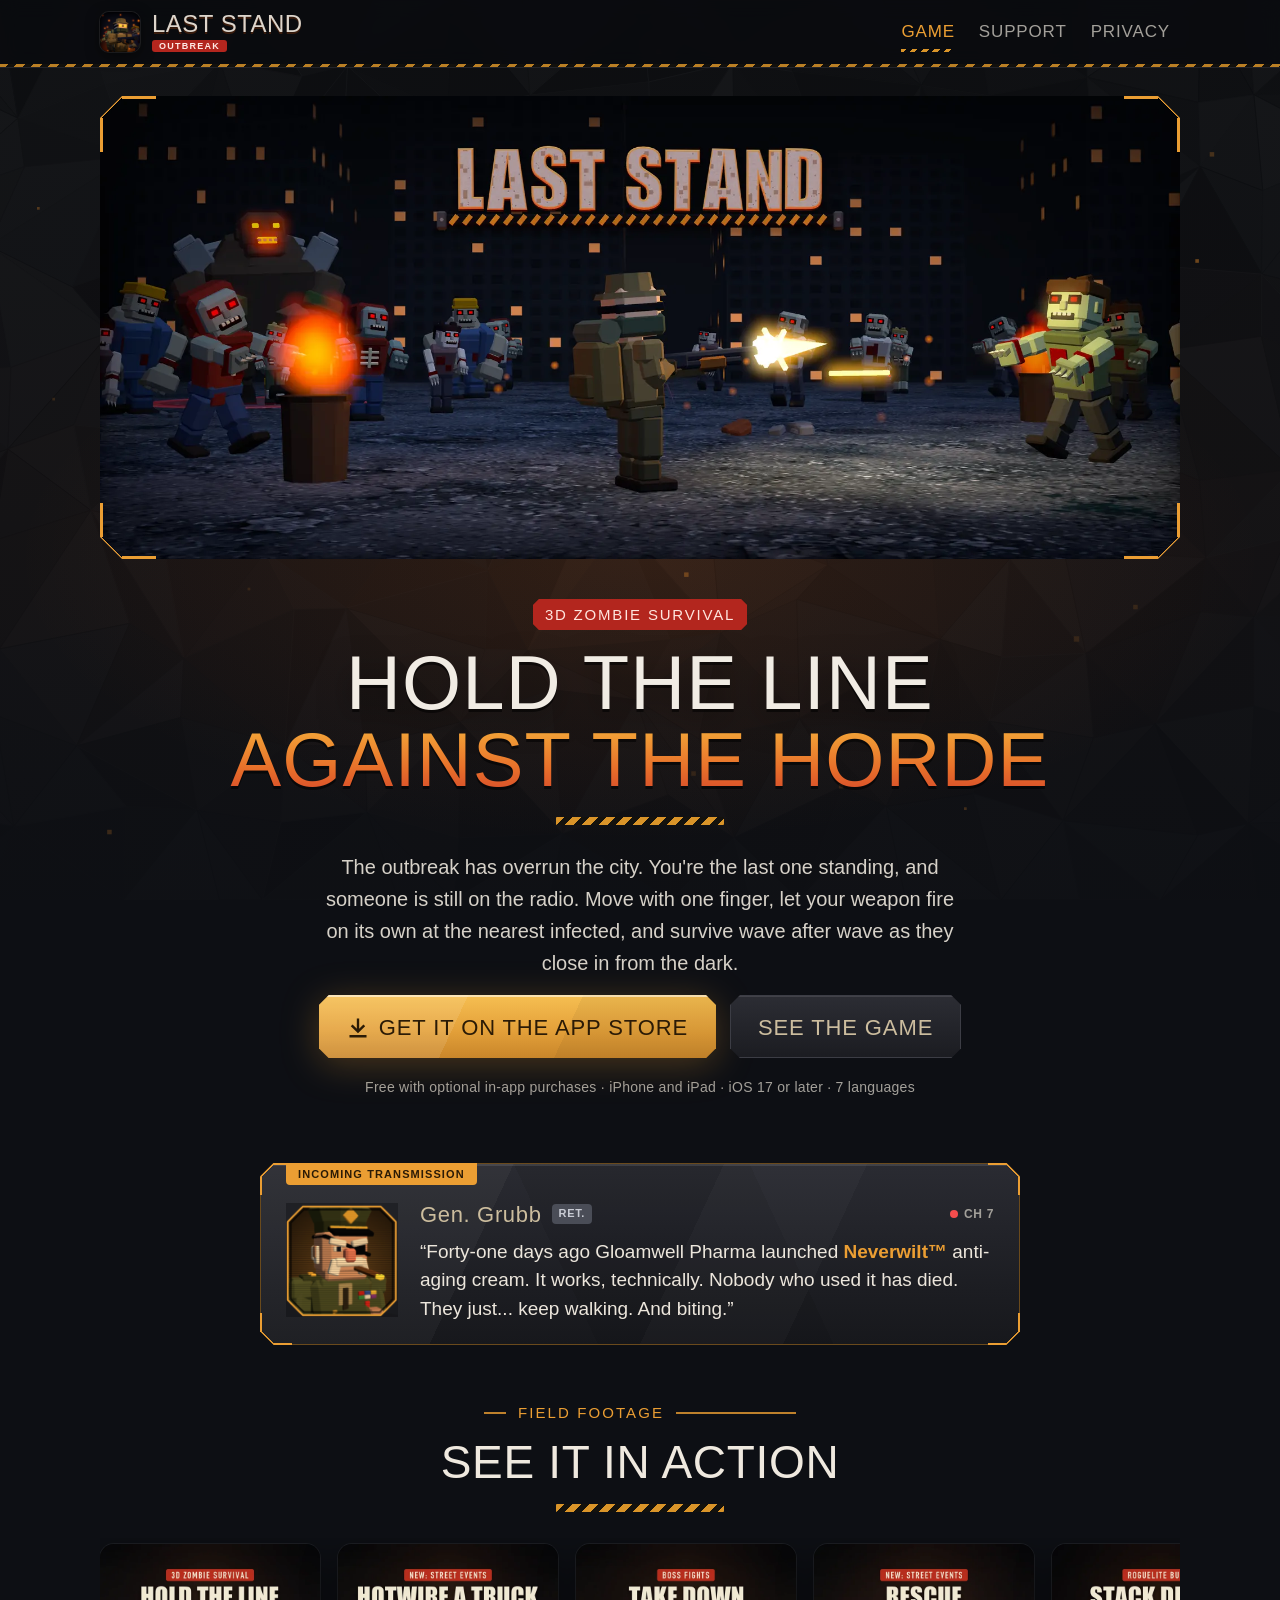
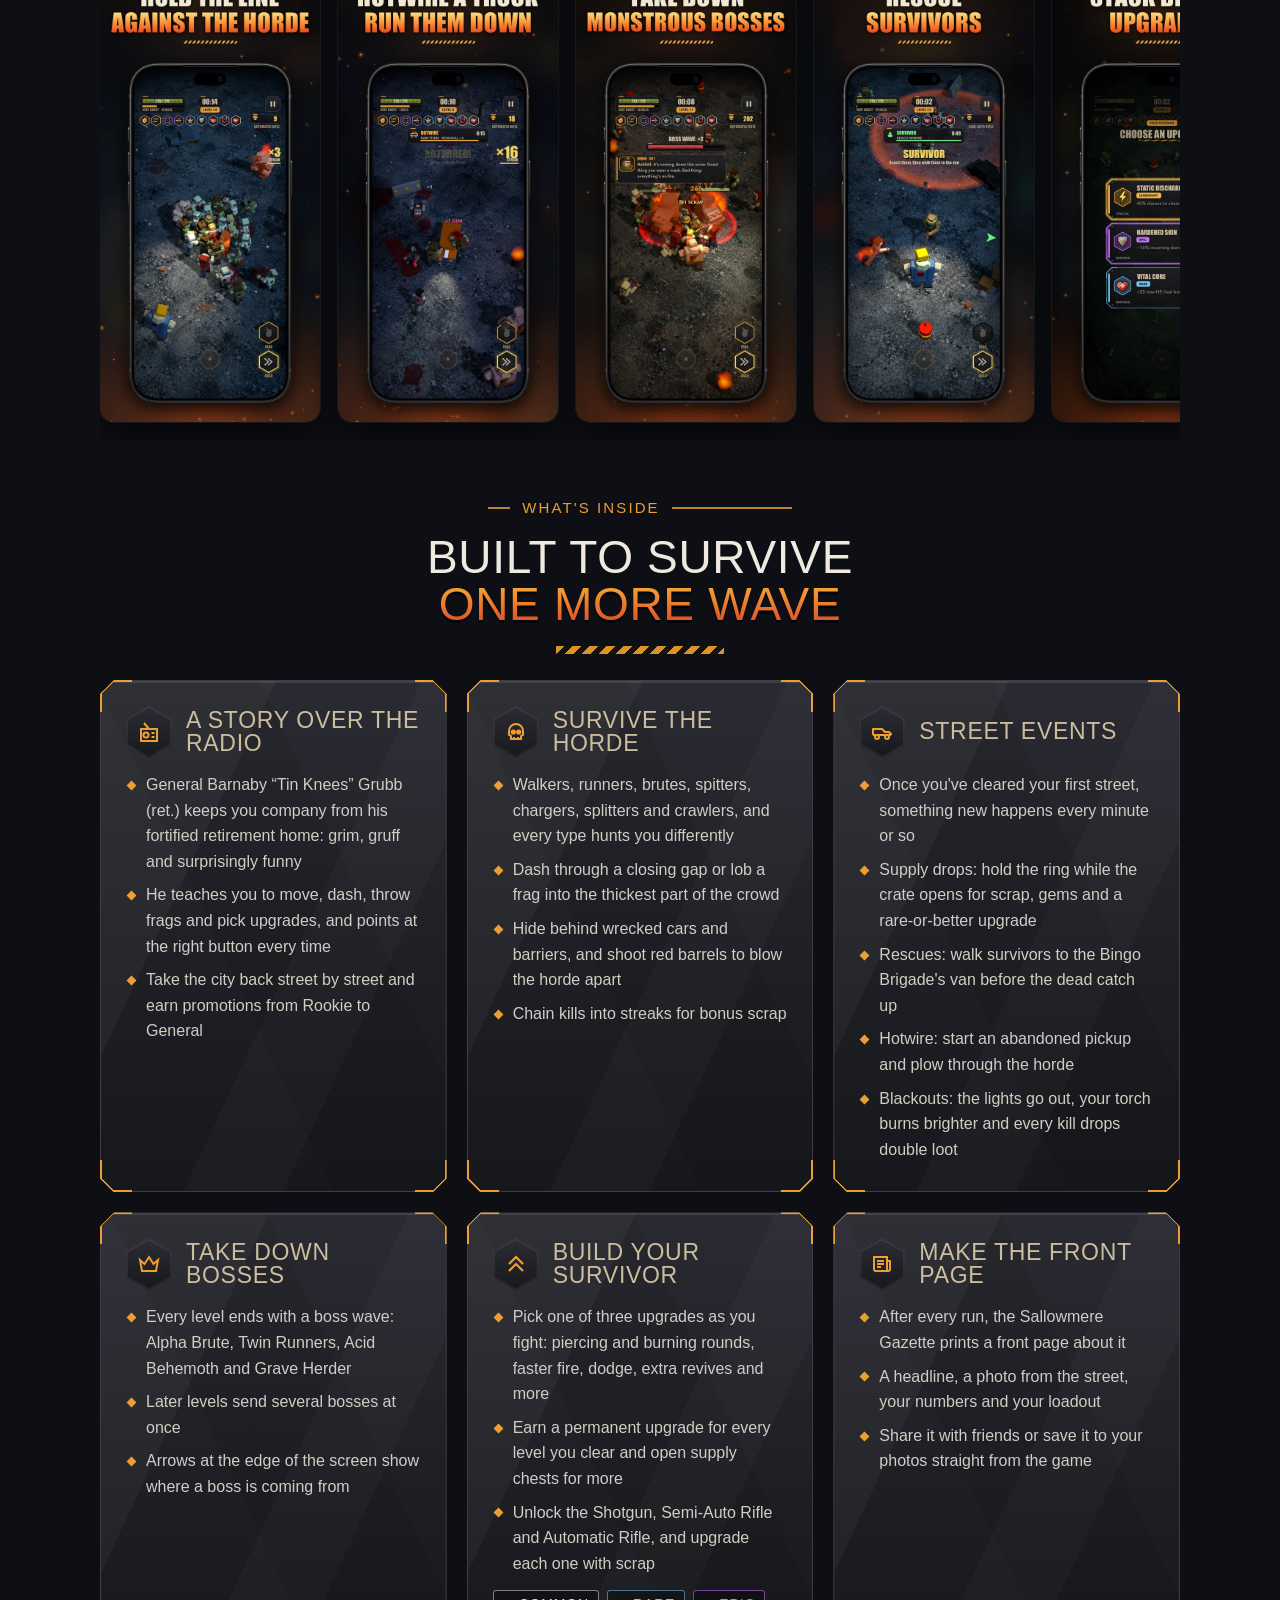
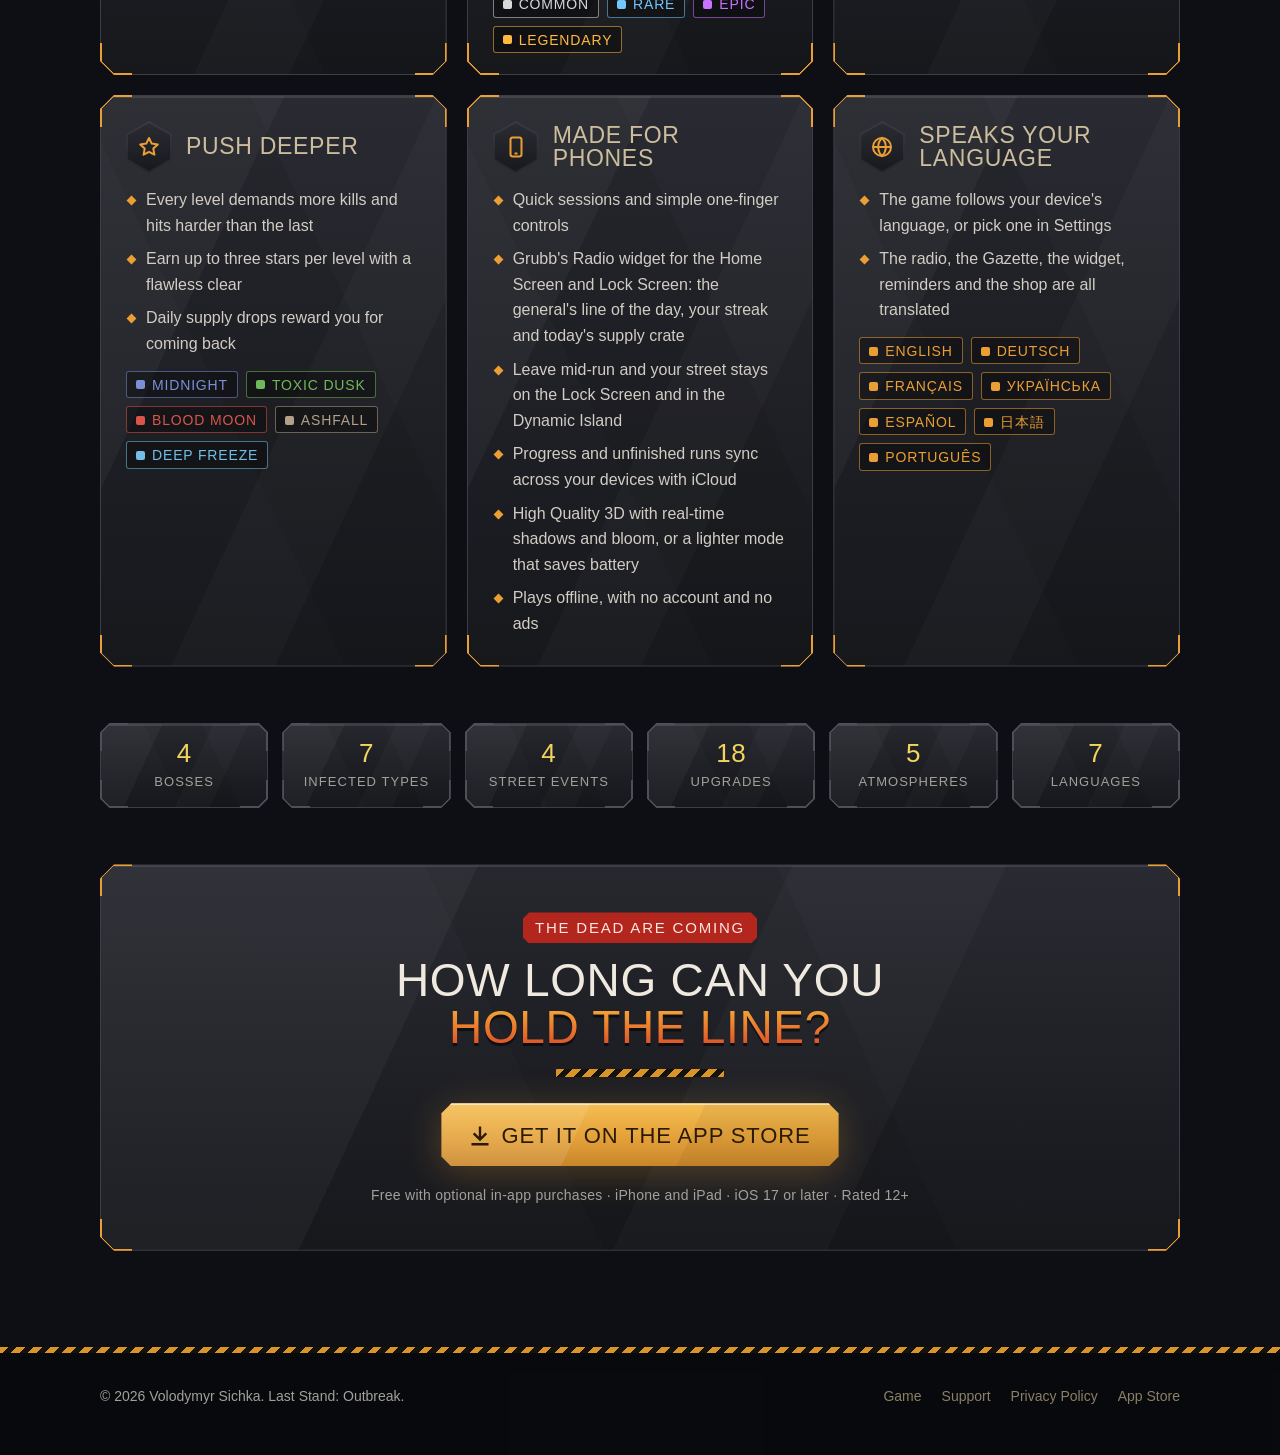
==== commit 868d5e7a: "Update pages for 1.10: street events, Gazette, widget, alerts, languages; add favicons" ====
--- a/marketing.html
+++ b/marketing.html
@@ -4,7 +4,7 @@
     <meta charset="UTF-8" />
     <meta name="viewport" content="width=device-width, initial-scale=1.0" />
     <title>Last Stand: Outbreak – Zombie survival shooter for iPhone and iPad</title>
-    <meta name="description" content="Last Stand: Outbreak is a fast, top-down zombie survival shooter in a moody low-poly 3D world. One-finger controls, auto-fire, boss waves, roguelite upgrades and a story told over the radio." />
+    <meta name="description" content="Last Stand: Outbreak is a fast, top-down zombie survival shooter in a moody low-poly 3D world. One-finger controls, auto-fire, street events, boss waves, roguelite upgrades and a story told over the radio. In seven languages." />
     <meta name="theme-color" content="#0d0f14" />
     <meta name="apple-itunes-app" content="app-id=6768721090" />
     <meta property="og:type" content="website" />
@@ -12,9 +12,12 @@
     <meta property="og:description" content="Hold the line against the horde. A top-down zombie survival shooter for iPhone and iPad." />
     <meta property="og:image" content="https://vybgss.github.io/last-stand-docs/assets/og.jpg" />
     <meta name="twitter:card" content="summary_large_image" />
-    <link rel="icon" type="image/png" href="assets/favicon.png" />
-    <link rel="apple-touch-icon" href="assets/apple-touch-icon.png" />
-    <link rel="stylesheet" href="assets/style.css" />
+    <link rel="icon" href="favicon.ico" sizes="16x16 32x32 48x48" />
+    <link rel="icon" type="image/png" sizes="32x32" href="assets/favicon-32.png" />
+    <link rel="icon" type="image/png" sizes="16x16" href="assets/favicon-16.png" />
+    <link rel="apple-touch-icon" sizes="180x180" href="assets/apple-touch-icon.png" />
+    <link rel="manifest" href="site.webmanifest" />
+    <link rel="stylesheet" href="assets/style.css?v=2" />
   </head>
   <body>
     <header class="site-header">
@@ -51,7 +54,7 @@
             </a>
             <a class="btn secondary" href="#screens"><span>See the game</span></a>
           </div>
-          <p class="meta">Free with optional in-app purchases · iPhone and iPad · iOS 17 or later</p>
+          <p class="meta">Free with optional in-app purchases · iPhone and iPad · iOS 17 or later · 7 languages</p>
         </div>
 
         <figure class="plate radio transmission">
@@ -71,13 +74,14 @@
           <div class="stripe"></div>
         </div>
         <div class="shots" tabindex="0" aria-label="Screenshots">
-          <figure><img src="assets/screens/iphone-1.webp" width="600" height="1304" loading="lazy" alt="Hold the line against the horde: the survivor fights a crowd of zombies on a night street" /></figure>
-          <figure><img src="assets/screens/iphone-2.webp" width="600" height="1304" loading="lazy" alt="Meet General Grubb: the general explains the outbreak over the radio on the main menu" /></figure>
-          <figure><img src="assets/screens/iphone-3.webp" width="600" height="1304" loading="lazy" alt="Take down monstrous bosses: an Alpha Brute boss wave" /></figure>
-          <figure><img src="assets/screens/iphone-4.webp" width="600" height="1304" loading="lazy" alt="He shows you every move: the radio highlights the Dash button in slow motion" /></figure>
-          <figure><img src="assets/screens/iphone-5.webp" width="600" height="1304" loading="lazy" alt="Stack deadly upgrades: choose one of three legendary, epic and rare upgrade cards" /></figure>
-          <figure><img src="assets/screens/iphone-6.webp" width="600" height="1304" loading="lazy" alt="Upgrade your arsenal: the Survivor screen with weapons, stats and permanent upgrades" /></figure>
-          <figure><img src="assets/screens/iphone-7.webp" width="600" height="1304" loading="lazy" alt="Clear streets, uncover the truth: a three-star level clear and a new story transmission" /></figure>
+          <figure><img src="assets/screens/shot-1.webp" width="600" height="1304" loading="lazy" alt="Hold the line against the horde: the survivor fights a crowd of zombies on a night street while General Grubb comments on the radio" /></figure>
+          <figure><img src="assets/screens/shot-2.webp" width="600" height="1304" loading="lazy" alt="Hotwire a truck and run them down: a hotwired pickup drives through the horde" /></figure>
+          <figure><img src="assets/screens/shot-3.webp" width="600" height="1304" loading="lazy" alt="Take down monstrous bosses: an Alpha Brute boss wave" /></figure>
+          <figure><img src="assets/screens/shot-4.webp" width="600" height="1304" loading="lazy" alt="Rescue survivors: a survivor heads for the Bingo Brigade van" /></figure>
+          <figure><img src="assets/screens/shot-5.webp" width="600" height="1304" loading="lazy" alt="Stack deadly upgrades: choose one of three upgrade cards" /></figure>
+          <figure><img src="assets/screens/shot-6.webp" width="600" height="1304" loading="lazy" alt="Meet General Grubb: the general explains the outbreak over the radio on the main menu" /></figure>
+          <figure><img src="assets/screens/shot-7.webp" width="600" height="1304" loading="lazy" alt="Make the front page: the Sallowmere Gazette prints a front page about your run" /></figure>
+          <figure><img src="assets/screens/shot-8.webp" width="600" height="1304" loading="lazy" alt="Grubb on your Home Screen: the Grubb's Radio widget in small and medium sizes" /></figure>
         </div>
       </section>
 
@@ -111,6 +115,20 @@
               <li>Dash through a closing gap or lob a frag into the thickest part of the crowd</li>
               <li>Hide behind wrecked cars and barriers, and shoot red barrels to blow the horde apart</li>
               <li>Chain kills into streaks for bonus scrap</li>
+            </ul>
+          </article>
+
+          <article class="plate feature">
+            <h3>
+              <span class="hex"><svg viewBox="0 0 24 24" fill="none" stroke="currentColor" stroke-width="2" stroke-linejoin="round" aria-hidden="true"><path d="M3 15V9h9l3 3h4l2 2v1" /><path d="M3 15h18" /><circle cx="7" cy="17" r="2" /><circle cx="17" cy="17" r="2" /></svg></span>
+              Street events
+            </h3>
+            <ul>
+              <li>Once you've cleared your first street, something new happens every minute or so</li>
+              <li>Supply drops: hold the ring while the crate opens for scrap, gems and a rare-or-better upgrade</li>
+              <li>Rescues: walk survivors to the Bingo Brigade's van before the dead catch up</li>
+              <li>Hotwire: start an abandoned pickup and plow through the horde</li>
+              <li>Blackouts: the lights go out, your torch burns brighter and every kill drops double loot</li>
             </ul>
           </article>
 
@@ -142,6 +160,18 @@
               <span class="chip" style="--chip: var(--epic)"><i></i>Epic</span>
               <span class="chip" style="--chip: var(--legendary)"><i></i>Legendary</span>
             </div>
+          </article>
+
+          <article class="plate feature">
+            <h3>
+              <span class="hex"><svg viewBox="0 0 24 24" fill="none" stroke="currentColor" stroke-width="2" aria-hidden="true"><path d="M4 5h13v14H6a2 2 0 0 1-2-2z" /><path d="M17 9h3v8a2 2 0 0 1-2 2" /><path d="M7 9h7M7 12h7M7 15h4" /></svg></span>
+              Make the front page
+            </h3>
+            <ul>
+              <li>After every run, the Sallowmere Gazette prints a front page about it</li>
+              <li>A headline, a photo from the street, your numbers and your loadout</li>
+              <li>Share it with friends or save it to your photos straight from the game</li>
+            </ul>
           </article>
 
           <article class="plate feature">
@@ -170,10 +200,32 @@
             </h3>
             <ul>
               <li>Quick sessions and simple one-finger controls</li>
+              <li>Grubb's Radio widget for the Home Screen and Lock Screen: the general's line of the day, your streak and today's supply crate</li>
+              <li>Leave mid-run and your street stays on the Lock Screen and in the Dynamic Island</li>
               <li>Progress and unfinished runs sync across your devices with iCloud</li>
               <li>High Quality 3D with real-time shadows and bloom, or a lighter mode that saves battery</li>
               <li>Plays offline, with no account and no ads</li>
             </ul>
+          </article>
+
+          <article class="plate feature">
+            <h3>
+              <span class="hex"><svg viewBox="0 0 24 24" fill="none" stroke="currentColor" stroke-width="2" aria-hidden="true"><circle cx="12" cy="12" r="9" /><path d="M3 12h18M12 3c2.6 2.5 3.8 5.5 3.8 9s-1.2 6.5-3.8 9c-2.6-2.5-3.8-5.5-3.8-9S9.4 5.5 12 3z" /></svg></span>
+              Speaks your language
+            </h3>
+            <ul>
+              <li>The game follows your device's language, or pick one in Settings</li>
+              <li>The radio, the Gazette, the widget, reminders and the shop are all translated</li>
+            </ul>
+            <div class="chips">
+              <span class="chip" style="--chip: var(--amber)"><i></i>English</span>
+              <span class="chip" style="--chip: var(--amber)"><i></i>Deutsch</span>
+              <span class="chip" style="--chip: var(--amber)"><i></i>Français</span>
+              <span class="chip" style="--chip: var(--amber)"><i></i>Українська</span>
+              <span class="chip" style="--chip: var(--amber)"><i></i>Español</span>
+              <span class="chip" style="--chip: var(--amber)"><i></i>日本語</span>
+              <span class="chip" style="--chip: var(--amber)"><i></i>Português</span>
+            </div>
           </article>
         </div>
       </section>
@@ -182,9 +234,10 @@
         <div class="facts">
           <div class="plate quiet fact"><b>4</b><span>Bosses</span></div>
           <div class="plate quiet fact"><b>7</b><span>Infected types</span></div>
+          <div class="plate quiet fact"><b>4</b><span>Street events</span></div>
           <div class="plate quiet fact"><b>18</b><span>Upgrades</span></div>
-          <div class="plate quiet fact"><b>3</b><span>Weapons</span></div>
           <div class="plate quiet fact"><b>5</b><span>Atmospheres</span></div>
+          <div class="plate quiet fact"><b>7</b><span>Languages</span></div>
         </div>
       </section>
 
--- a/assets/style.css
+++ b/assets/style.css
@@ -803,7 +803,7 @@
 
 .facts {
   display: grid;
-  grid-template-columns: repeat(auto-fit, minmax(170px, 1fr));
+  grid-template-columns: repeat(auto-fit, minmax(150px, 1fr));
   gap: 14px;
 }
 
